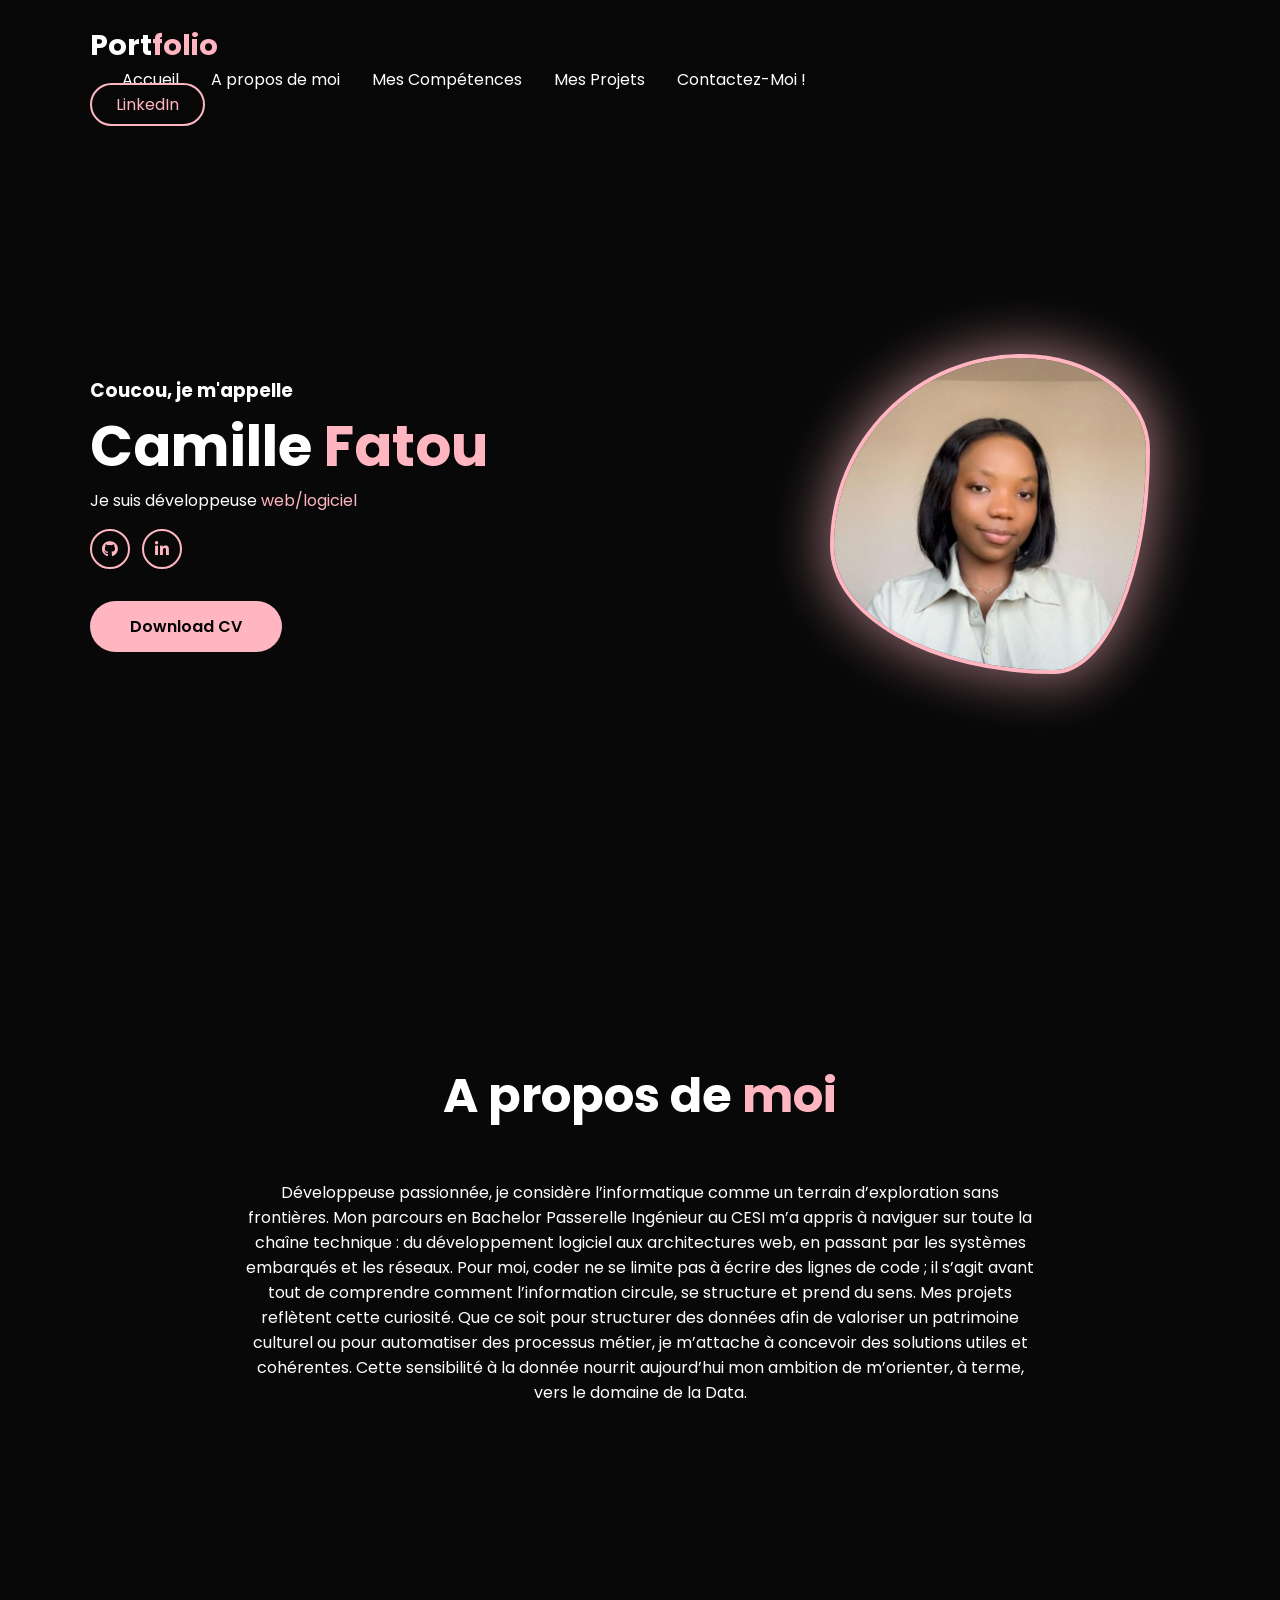
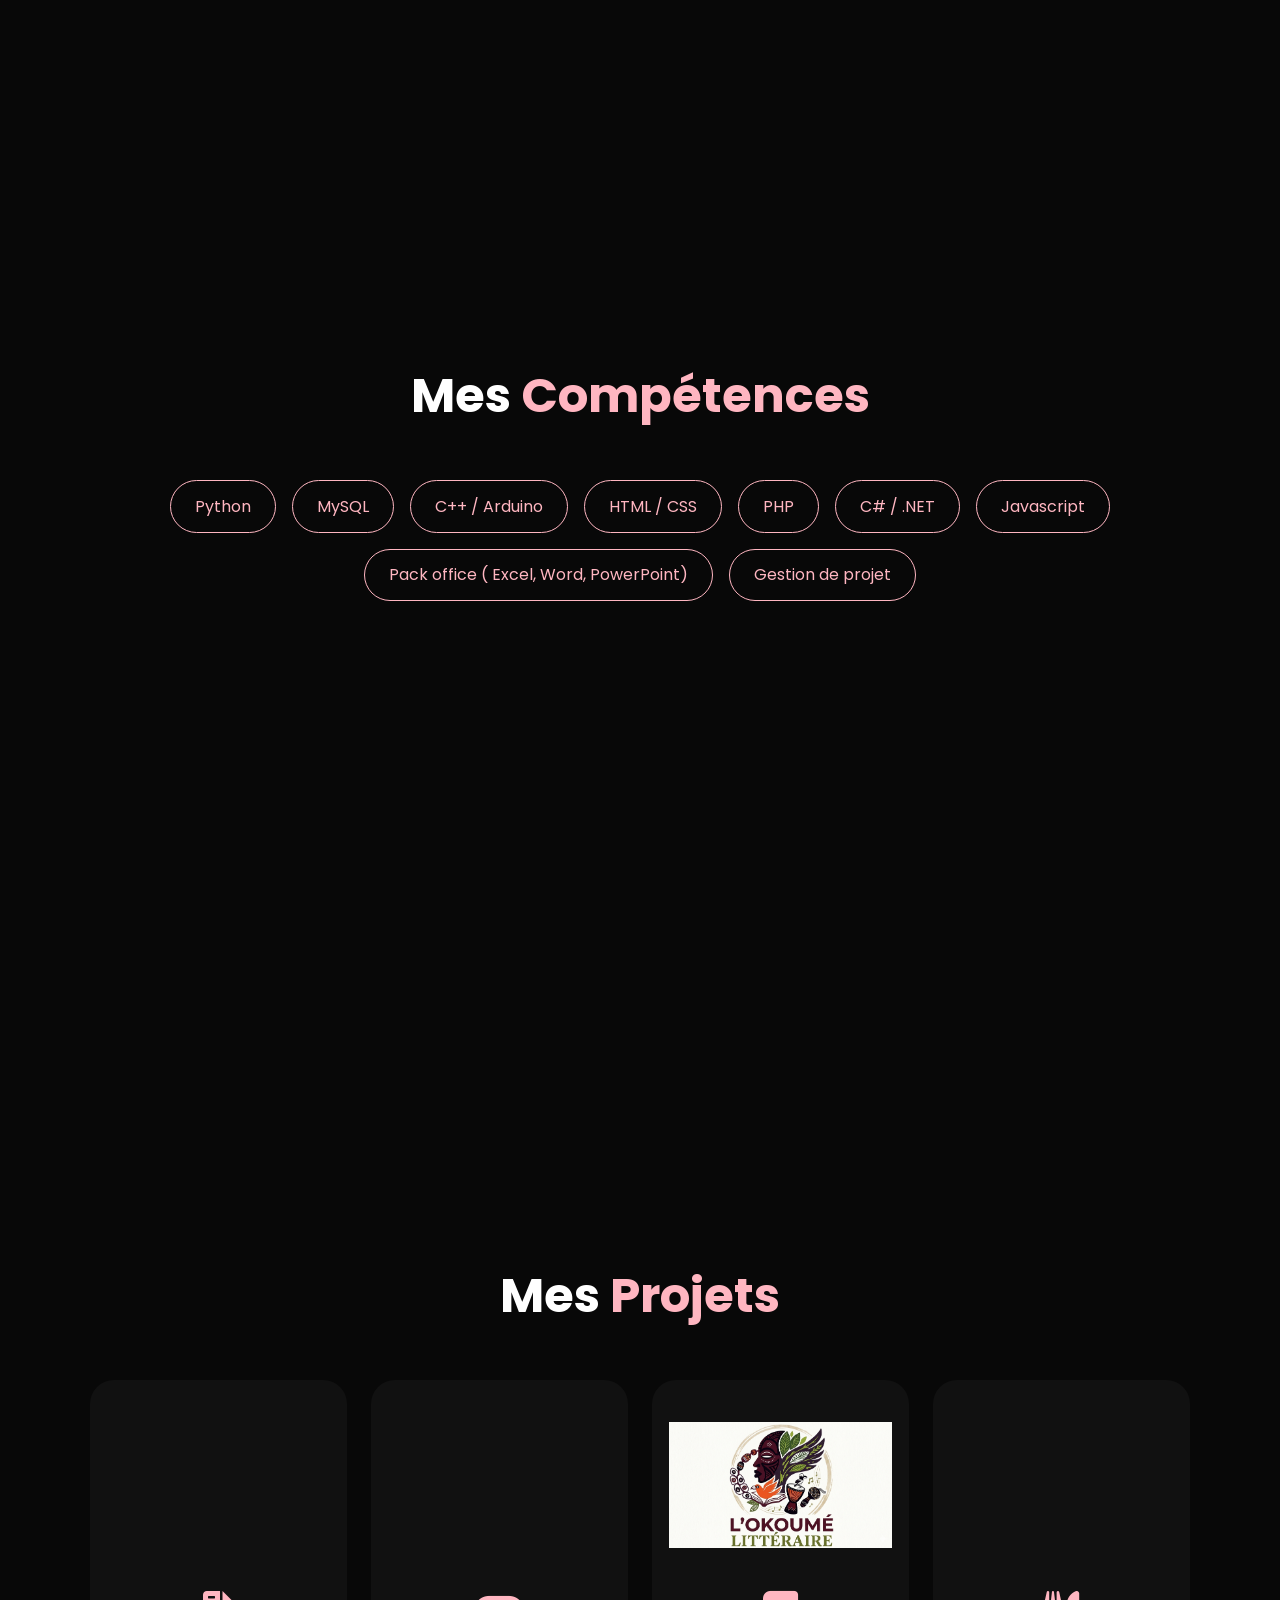
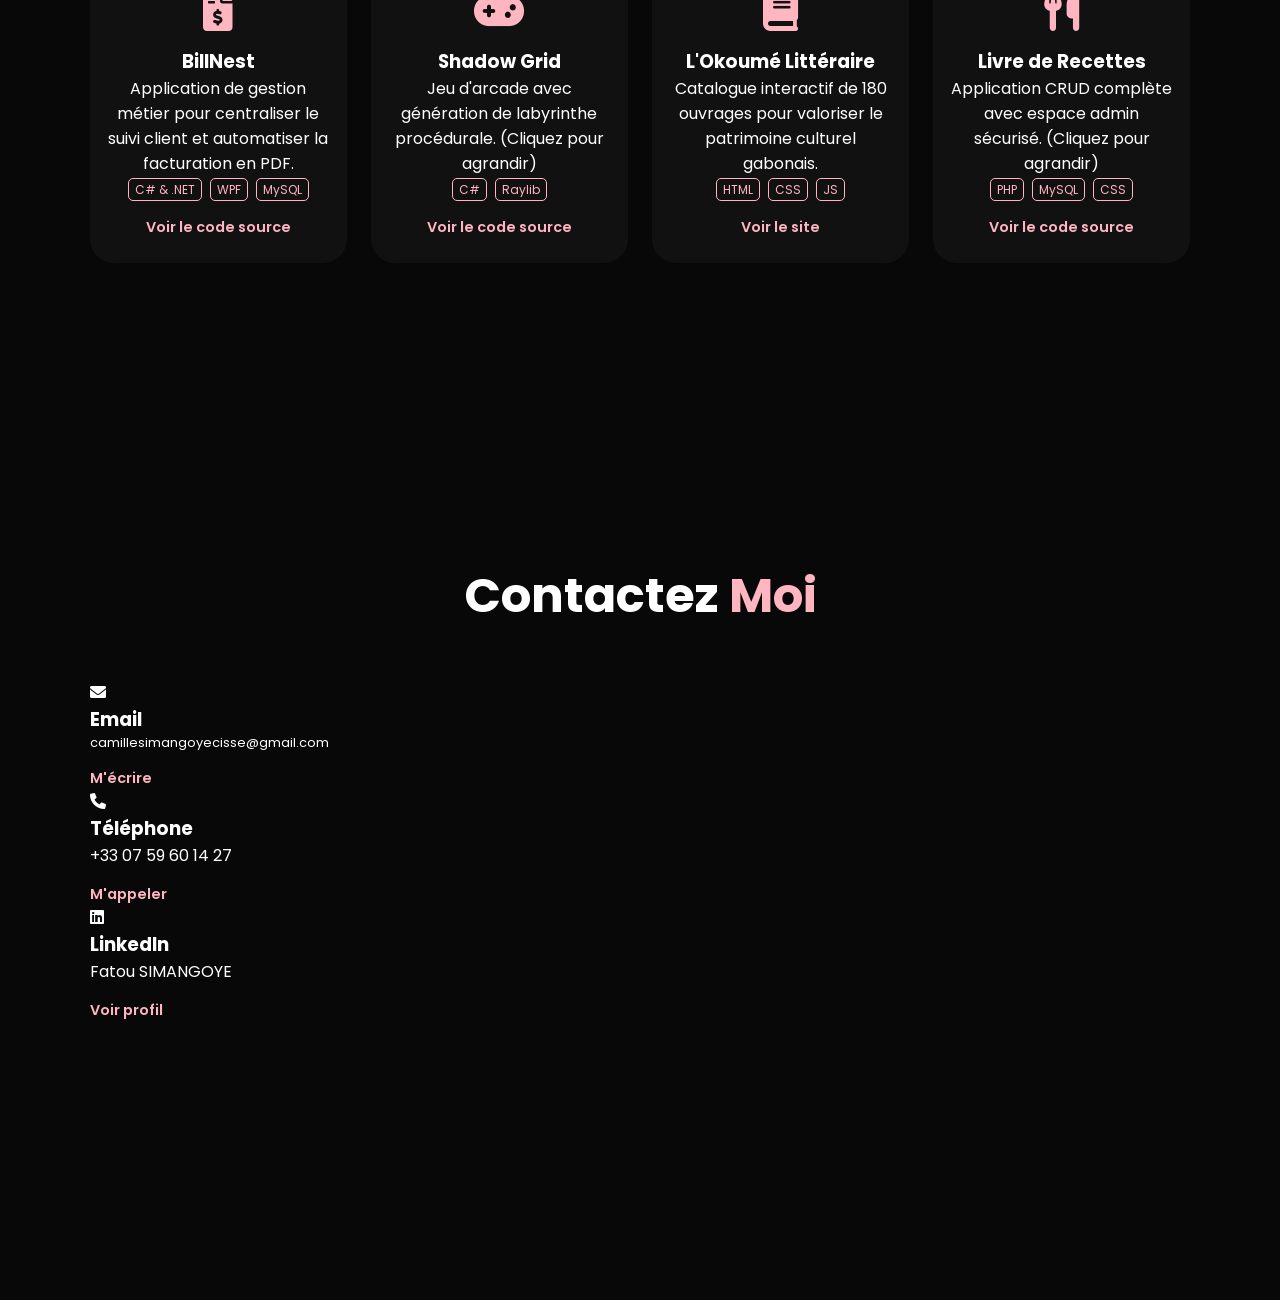
==== index.html @ aa0539b1 "Renommage en index.html pour GitHub Pages" ====
<!DOCTYPE html>
<html lang="fr">
<head>
    <meta charset="UTF-8">
    <meta name="viewport" content="width=device-width, initial-scale=1.0">
    <title>Camille Fatou | Portfolio</title>
    <link rel="stylesheet" href="style.css">
    <link href="https://fonts.googleapis.com/css2?family=Poppins:wght@300;400;600;700&display=swap" rel="stylesheet">
    <link rel="stylesheet" href="https://cdnjs.cloudflare.com/ajax/libs/font-awesome/6.0.0/css/all.min.css">
    <style>
        .clickable { cursor: pointer; }
    </style>
</head>
<body>

    <header>
        <nav class="navbar">
            <div class="logo">Port<span>folio</span></div>
            <ul class="nav-links">
                <li><a href="#home">Accueil</a></li>
                <li><a href="#about">A propos de moi</a></li>
                <li><a href="#skills">Mes Compétences</a></li>
                <li><a href="#projects">Mes Projets</a></li>
                <li><a href="#contact">Contactez-Moi !</a></li>
            </ul>
            <a href="https://www.linkedin.com/in/fatou-simangoye-40979734a" target="_blank" class="follow-btn">LinkedIn</a>
        </nav>
    </header>

    <section class="hero" id="home">
        <div class="hero-text">
            <h3>Coucou, je m'appelle</h3>
            <h1>Camille <span>Fatou</span></h1>
            <p>Je suis développeuse <span>web/logiciel</span></p>
            
            <div class="social-icons">
                <a href="https://github.com/FatouCamille" target="_blank"><i class="fa-brands fa-github"></i></a>
                <a href="https://www.linkedin.com/in/fatou-simangoye-40979734a" target="_blank"><i class="fa-brands fa-linkedin-in"></i></a>
            </div>

            <a href="sta.pdf" download="sta.pdf" class="btn">Download CV</a>
        </div>

        <div class="hero-img">
            <div class="shape"></div>
            <img src="camille.jpeg" alt="Camille Fatou">
        </div>
    </section>

    <section class="about" id="about">
        <h2 class="heading">A propos de <span>moi</span></h2>
        <div class="about-content" style="text-align: center; max-width: 800px; margin: 0 auto;">
            <p>Développeuse passionnée, je considère l’informatique comme un terrain d’exploration sans frontières.

Mon parcours en Bachelor Passerelle Ingénieur au CESI m’a appris à naviguer sur toute la chaîne technique : du développement logiciel aux architectures web, en passant par les systèmes embarqués et les réseaux. Pour moi, coder ne se limite pas à écrire des lignes de code ; il s’agit avant tout de comprendre comment l’information circule, se structure et prend du sens.

Mes projets reflètent cette curiosité. Que ce soit pour structurer des données afin de valoriser un patrimoine culturel ou pour automatiser des processus métier, je m’attache à concevoir des solutions utiles et cohérentes. Cette sensibilité à la donnée nourrit aujourd’hui mon ambition de m’orienter, à terme, vers le domaine de la Data.</p>
        </div>
    </section>

    <section class="skills" id="skills">
        <h2 class="heading">Mes <span>Compétences</span></h2>
        <div class="skills-container">
            <div class="skill-badge">Python</div>
            <div class="skill-badge">MySQL</div>
            <div class="skill-badge">C++ / Arduino</div>
            <div class="skill-badge">HTML / CSS</div>
            <div class="skill-badge">PHP</div>
            <div class="skill-badge">C# / .NET</div>
            <div class="skill-badge">Javascript</div>
            <div class="skill-badge">Pack office ( Excel, Word, PowerPoint)</div>
            <div class="skill-badge">Gestion de projet</div>
        </div>
    </section>
    
    <section class="projects" id="projects">
        <h2 class="heading">Mes <span>Projets</span></h2>
        <div class="projects-container">
            
            <div class="project-box clickable" onclick="openVideo('demo_billnest.mp4')">
                <video src="demo_billnest.mp4" autoplay loop muted class="project-img"></video>
                <i class="fa-solid fa-file-invoice-dollar"></i>
                <h3>BillNest</h3>
                <p>Application de gestion métier pour centraliser le suivi client et automatiser la facturation en PDF.</p>
                <div class="tech-stack"><span>C# & .NET</span> <span>WPF</span> <span>MySQL</span></div>
                <div style="margin-top: 15px;">
                    <a href="https://github.com/FatouCamille/Projet-BillNest" target="_blank" class="details-link" onclick="event.stopPropagation();">Voir le code source</a>
                </div>
            </div> <div class="project-box clickable" onclick="openVideo('jeu.mp4')">
                <video src="jeu.mp4" autoplay loop muted class="project-img"></video>
                <i class="fa-solid fa-gamepad"></i>
                <h3>Shadow Grid</h3>
                <p>Jeu d'arcade avec génération de labyrinthe procédurale. <span>(Cliquez pour agrandir)</span></p>
                <div class="tech-stack"><span>C#</span> <span>Raylib</span></div>
                <div style="margin-top: 15px;">
                    <a href="https://github.com/FatouCamille/Projet-ShadowGrid" target="_blank" class="details-link" onclick="event.stopPropagation();">Voir le code source</a>
                    
                </div>
            </div>

            <div class="project-box">
                <img src="okoumé.png" alt="L'Okoumé Littéraire" class="project-img">
                <i class="fa-solid fa-book"></i>
                <h3>L'Okoumé Littéraire</h3>
                <p>Catalogue interactif de 180 ouvrages pour valoriser le patrimoine culturel gabonais.</p>
                <div class="tech-stack"><span>HTML</span> <span>CSS</span> <span>JS</span></div>
                <div style="margin-top: 15px;">
                    <a href="https://fatoucamille.github.io/Okoume-litteraire/" target="_blank" class="details-link">Voir le site</a>
                </div>
            </div>

            <div class="project-box clickable" onclick="openVideo('demo_crud.mp4')">
                <video src="demo_crud.mp4" autoplay loop muted class="project-img"></video>
                <i class="fa-solid fa-utensils"></i>
                <h3>Livre de Recettes</h3>
                <p>Application CRUD complète avec espace admin sécurisé. <span>(Cliquez pour agrandir)</span></p>
                <div class="tech-stack"><span>PHP</span> <span>MySQL</span> <span>CSS</span></div>
                <div style="margin-top: 15px;">
                    <a href="https://github.com/FatouCamille/Livre-de-Recettes-PHP" target="_blank" class="details-link">Voir le code source</a>
                </div>
            </div>

        </div>
    </section>

    <section class="contact" id="contact">
        <h2 class="heading">Contactez <span>Moi</span></h2>
        <div class="contact-container">
            <div class="contact-box">
                <i class="fa-solid fa-envelope"></i>
                <h3>Email</h3>
                <p style="font-size: 0.8rem;">camillesimangoyecisse@gmail.com</p>
                <a href="mailto:camillesimangoyecisse@gmail.com" class="details-link">M'écrire</a>
            </div>
            <div class="contact-box">
                <i class="fa-solid fa-phone"></i>
                <h3>Téléphone</h3>
                <p>+33 07 59 60 14 27</p>
                <a href="tel:+330759601427" class="details-link">M'appeler</a>
            </div>
            <div class="contact-box">
                <i class="fa-brands fa-linkedin"></i>
                <h3>LinkedIn</h3>
                <p>Fatou SIMANGOYE</p>
                <a href="https://www.linkedin.com/in/fatou-simangoye-40979734a" target="_blank" class="details-link">Voir profil</a>
            </div>
        </div>
    </section>

    <div id="videoModal" class="modal">
        <span class="close-modal">&times;</span>
        <div class="modal-content">
            <video id="projectVideo" controls>
                <source src="" type="video/mp4">
            </video>
        </div>
    </div>

    <script>
        const modal = document.getElementById("videoModal");
        const video = document.getElementById("projectVideo");
        const closeBtn = document.querySelector(".close-modal");

        function openVideo(videoSrc) {
            video.src = videoSrc;
            modal.style.display = "block";
            video.play();
        }

        closeBtn.onclick = function() {
            modal.style.display = "none";
            video.pause();
        }

        window.onclick = function(event) {
            if (event.target == modal) {
                modal.style.display = "none";
                video.pause();
            }
        }
    </script>

</body>
</html>
---- style.css ----
@import url('https://fonts.googleapis.com/css2?family=Poppins:wght@300;400;600;700&display=swap');

:root {
    --bg-color: #080808;
    --main-color: #FFB6C1; /* Rose */
    --text-color: #ffffff;
}

* { margin: 0; padding: 0; box-sizing: border-box; font-family: 'Poppins', sans-serif; text-decoration: none; list-style: none; }
html { scroll-behavior: smooth; }
body { background: var(--bg-color); color: var(--text-color); overflow-x: hidden; }

/* NAVBAR */
header {
    position: fixed; top: 0; width: 100%; padding: 1.5rem 7%;
    background: rgba(8, 8, 8, 0.9); display: flex;
    justify-content: space-between; align-items: center; z-index: 1000;
}
.logo { font-size: 1.8rem; font-weight: 700; color: #fff; }
.logo span { color: var(--main-color); }
.nav-links { display: flex; }
.nav-links a { color: #fff; margin-left: 2rem; transition: 0.3s; }
.nav-links a:hover { color: var(--main-color); }
.follow-btn { padding: 0.5rem 1.5rem; border: 2px solid var(--main-color); border-radius: 30px; color: var(--main-color); transition: 0.3s; }
.follow-btn:hover { background: var(--main-color); color: #000; }

/* SECTIONS GÉNÉRAL */
section { min-height: 100vh; padding: 10rem 7% 2rem; }
.heading { text-align: center; font-size: 3rem; margin-bottom: 3rem; }
.heading span { color: var(--main-color); }

/* HERO SECTION */
.hero { display: flex; align-items: center; justify-content: space-between; gap: 2rem; }
.hero-text h1 { font-size: 3.5rem; line-height: 1.2; margin: 0.5rem 0; }
.hero-text span { color: var(--main-color); }
.social-icons a {
    display: inline-flex; width: 40px; height: 40px; border: 2px solid var(--main-color);
    border-radius: 50%; color: var(--main-color); justify-content: center; align-items: center;
    margin: 1rem 0.5rem 2rem 0; transition: 0.3s;
}
.social-icons a:hover { background: var(--main-color); color: #000; box-shadow: 0 0 15px var(--main-color); }
.btn { padding: 0.8rem 2.5rem; background: var(--main-color); color: #000; border-radius: 30px; font-weight: 600; display: inline-block; }

/* --- FORME "BLOB" POUR L'IMAGE HERO --- */
.hero-img {
    position: relative;
    width: 400px;
    height: 400px;
    display: flex;
    justify-content: center;
    align-items: center;
}

.hero-img img {
    width: 80%;
    height: 80%;
    object-fit: cover;
    z-index: 5;
    border-radius: 60% 40% 30% 70% / 60% 30% 70% 40%;
    border: 4px solid var(--main-color);
    animation: morphing 6s ease-in-out infinite;
}

.shape {
    position: absolute;
    width: 85%;
    height: 85%;
    background: var(--main-color);
    z-index: 1;
    filter: blur(25px);
    opacity: 0.5;
    border-radius: 60% 40% 30% 70% / 60% 30% 70% 40%;
    animation: morphing 6s ease-in-out infinite;
}

@keyframes morphing {
    0%, 100% { border-radius: 60% 40% 30% 70% / 60% 30% 70% 40%; }
    50% { border-radius: 30% 60% 70% 40% / 50% 60% 30% 60%; }
}

/* SKILLS & PROJECTS */
.skills-container { display: flex; flex-wrap: wrap; justify-content: center; gap: 1rem; }
.skill-badge { padding: 0.8rem 1.5rem; border: 1px solid var(--main-color); border-radius: 30px; color: var(--main-color); }

/* MISE À JOUR : Force l'alignement sur une seule ligne (4 colonnes) */
.projects-container { 
    display: grid; 
    grid-template-columns: repeat(4, 1fr); 
    gap: 1.5rem; 
    width: 100%;
}

.project-box { 
    background: #111; 
    padding: 1.5rem 1rem; /* Réduit pour que les 4 boîtes tiennent mieux */
    border-radius: 1.5rem; 
    text-align: center; 
    transition: 0.3s; 
    border: 1px solid transparent; 
    overflow: hidden; 
    position: relative; 
}

.project-box:hover { border-color: var(--main-color); transform: translateY(-10px); }
.project-box i { font-size: 2.5rem; color: var(--main-color); margin-bottom: 1rem; }

/* AJUSTEMENT DES IMAGES DANS LES PROJETS */
.project-box img, .project-box video.project-img {
    width: 100%;
    height: 160px; /* Légèrement réduit pour l'équilibre visuel */
    object-fit: contain;
    margin-bottom: 1.2rem;
    border-radius: 10px;
}

.tech-stack span { font-size: 0.75rem; border: 1px solid var(--main-color); padding: 2px 6px; margin: 0 2px; border-radius: 5px; color: var(--main-color); }
.details-link { color: var(--main-color); display: block; margin-top: 1rem; font-weight: 600; cursor: pointer; font-size: 0.9rem; }

/* MODAL VIDEO */
.modal {
    display: none;
    position: fixed;
    z-index: 2000;
    left: 0; top: 0;
    width: 100%; height: 100%;
    background-color: rgba(0, 0, 0, 0.95);
}

.modal-content {
    position: absolute;
    top: 50%; left: 50%;
    transform: translate(-50%, -50%);
    width: 90%;
    max-width: 1000px;
}

.modal-content video {
    width: 100%;
    border-radius: 15px;
    border: 2px solid var(--main-color);
    box-shadow: 0 0 20px var(--main-color);
}

.close-modal {
    position: absolute;
    top: 30px; right: 30px;
    color: var(--main-color);
    font-size: 50px;
    font-weight: bold;
    cursor: pointer;
    transition: 0.3s;
}

.close-modal:hover { color: #fff; transform: scale(1.2); }

/* ANIMATION CHARGEMENT */
.loader-line { width: 100%; height: 3px; background: #222; margin-top: 15px; position: relative; overflow: hidden; }
.loader-line::after { content: ""; position: absolute; left: -100%; width: 100%; height: 100%; background: var(--main-color); animation: load 2s infinite; }
@keyframes load { 100% { left: 100%; } }

/* RESPONSIVE : Pour les petits écrans, on repasse sur 1 ou 2 colonnes */
@media (max-width: 1100px) {
    .projects-container { grid-template-columns: repeat(2, 1fr); }
}
@media (max-width: 768px) {
    .projects-container { grid-template-columns: 1fr; }
}
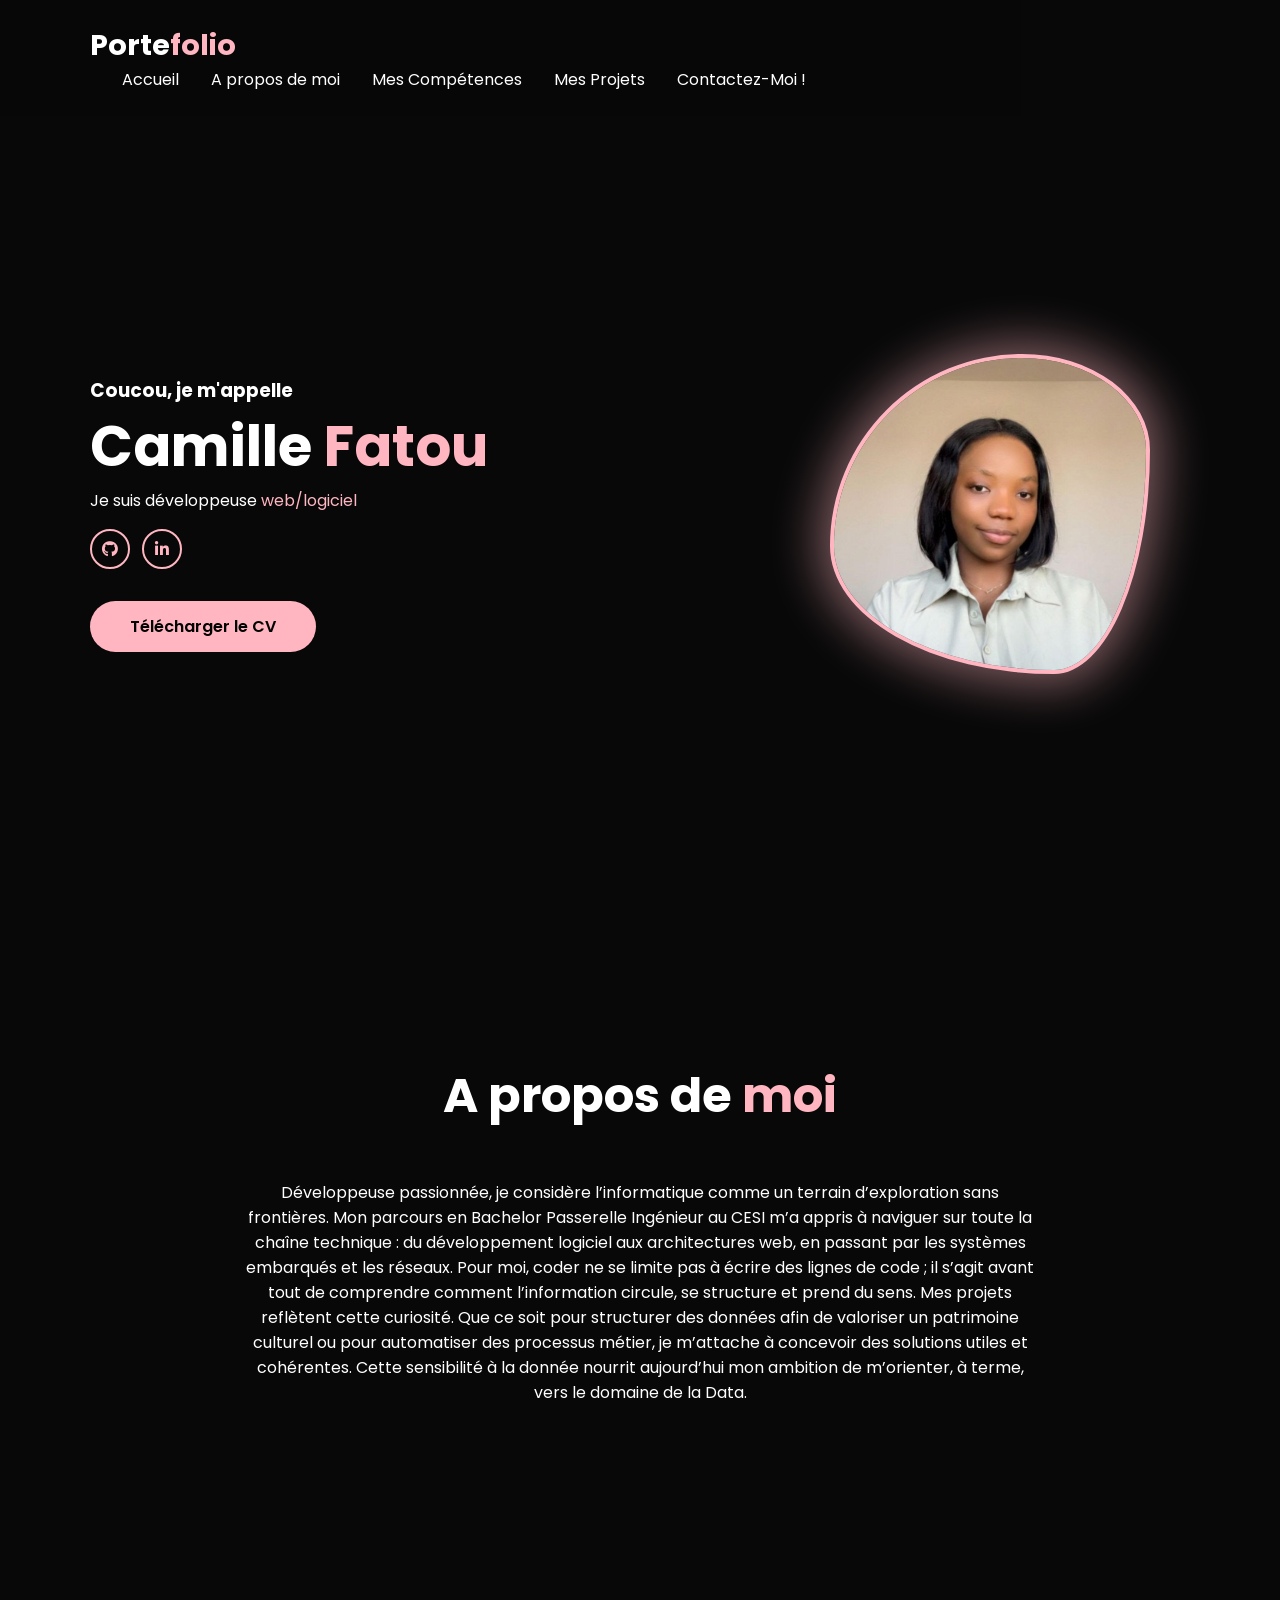
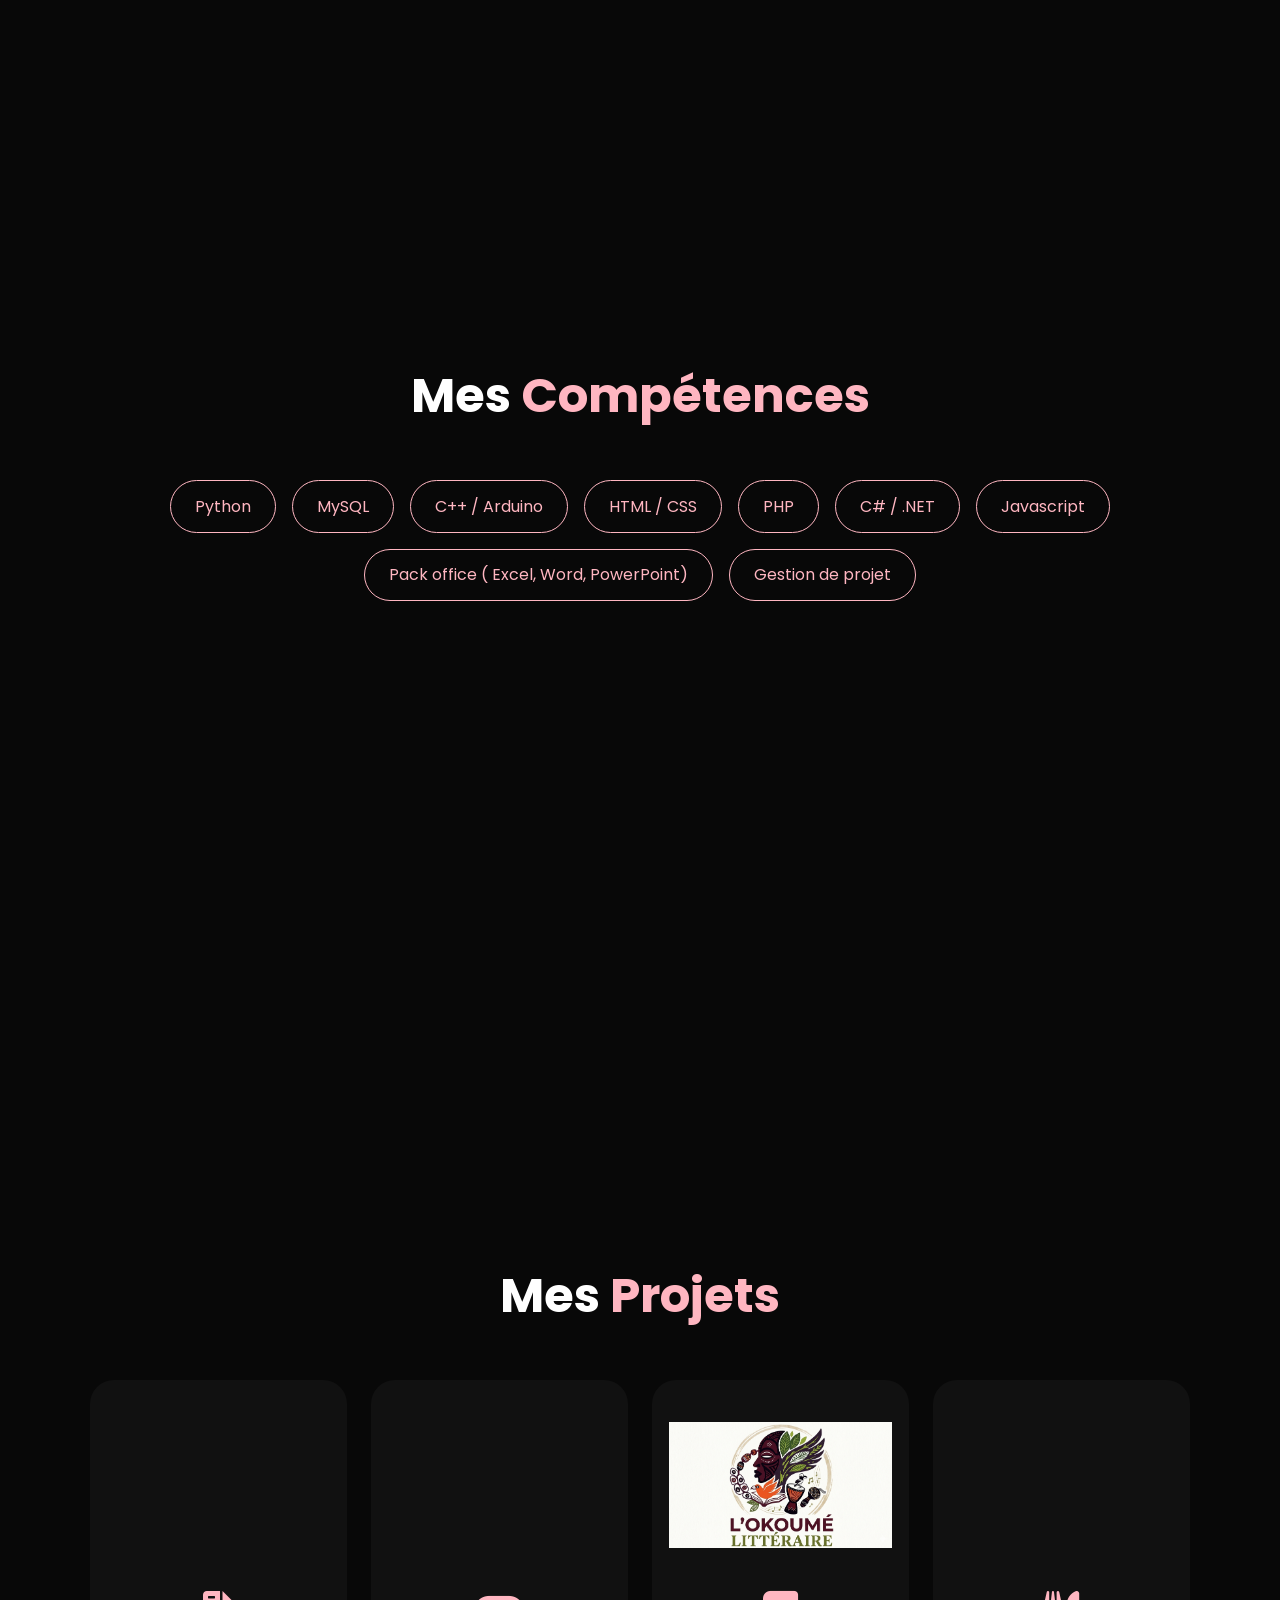
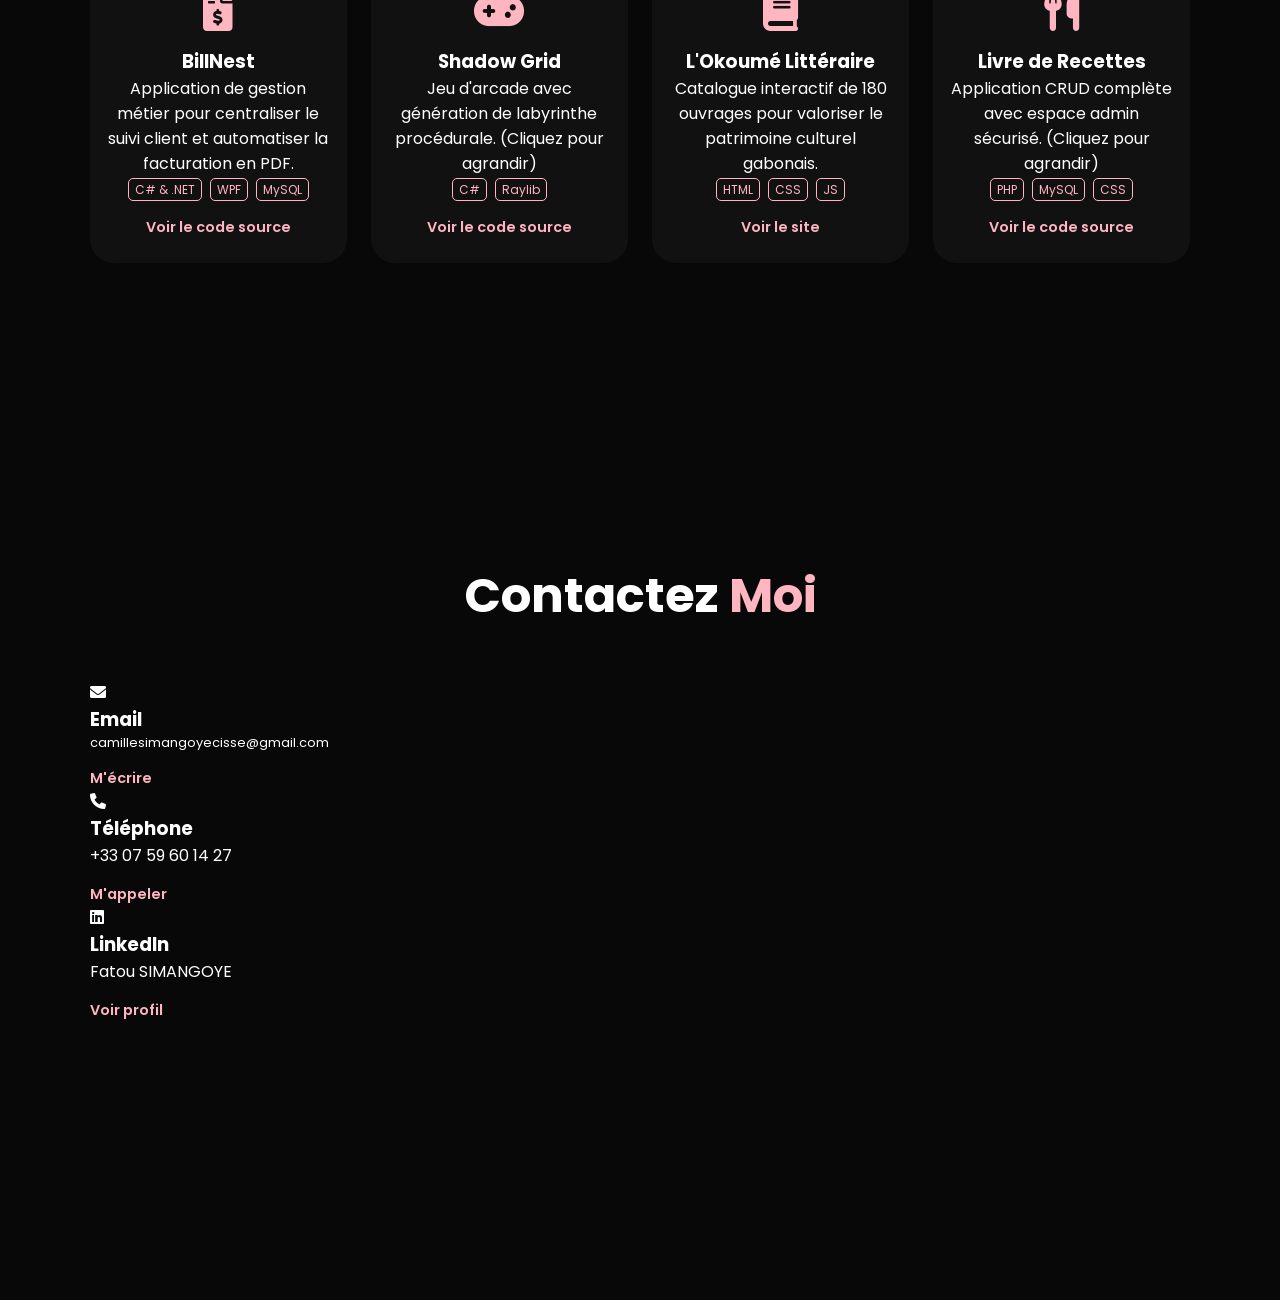
==== commit 6a4181eb: "Update index.html" ====
--- a/index.html
+++ b/index.html
@@ -15,16 +15,13 @@
 
     <header>
         <nav class="navbar">
-            <div class="logo">Port<span>folio</span></div>
+            <div class="logo">Porte<span>folio</span></div>
             <ul class="nav-links">
                 <li><a href="#home">Accueil</a></li>
                 <li><a href="#about">A propos de moi</a></li>
                 <li><a href="#skills">Mes Compétences</a></li>
                 <li><a href="#projects">Mes Projets</a></li>
                 <li><a href="#contact">Contactez-Moi !</a></li>
-            </ul>
-            <a href="https://www.linkedin.com/in/fatou-simangoye-40979734a" target="_blank" class="follow-btn">LinkedIn</a>
-        </nav>
     </header>
 
     <section class="hero" id="home">
@@ -38,7 +35,7 @@
                 <a href="https://www.linkedin.com/in/fatou-simangoye-40979734a" target="_blank"><i class="fa-brands fa-linkedin-in"></i></a>
             </div>
 
-            <a href="sta.pdf" download="sta.pdf" class="btn">Download CV</a>
+            <a href="sta.pdf" download="sta.pdf" class="btn">Télécharger le CV</a>
         </div>
 
         <div class="hero-img">
@@ -181,4 +178,4 @@
     </script>
 
 </body>
-</html>+</html>
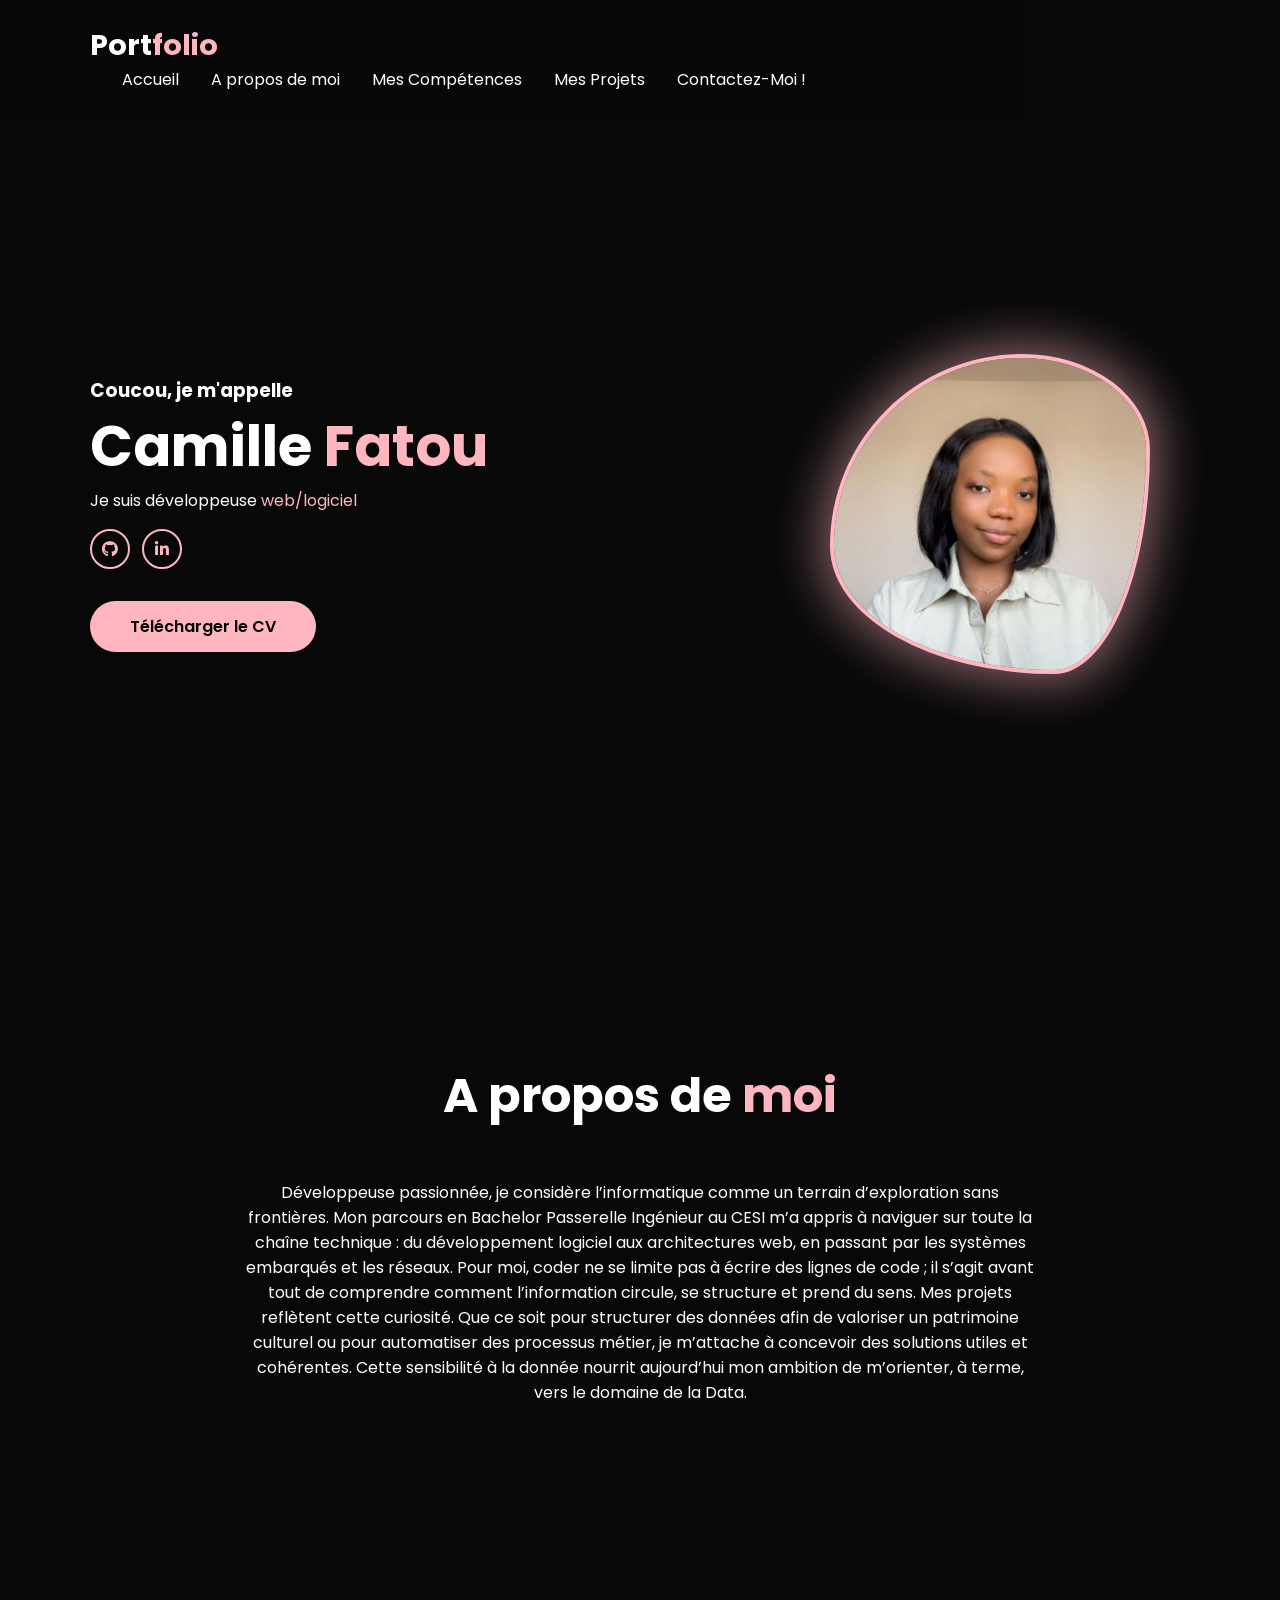
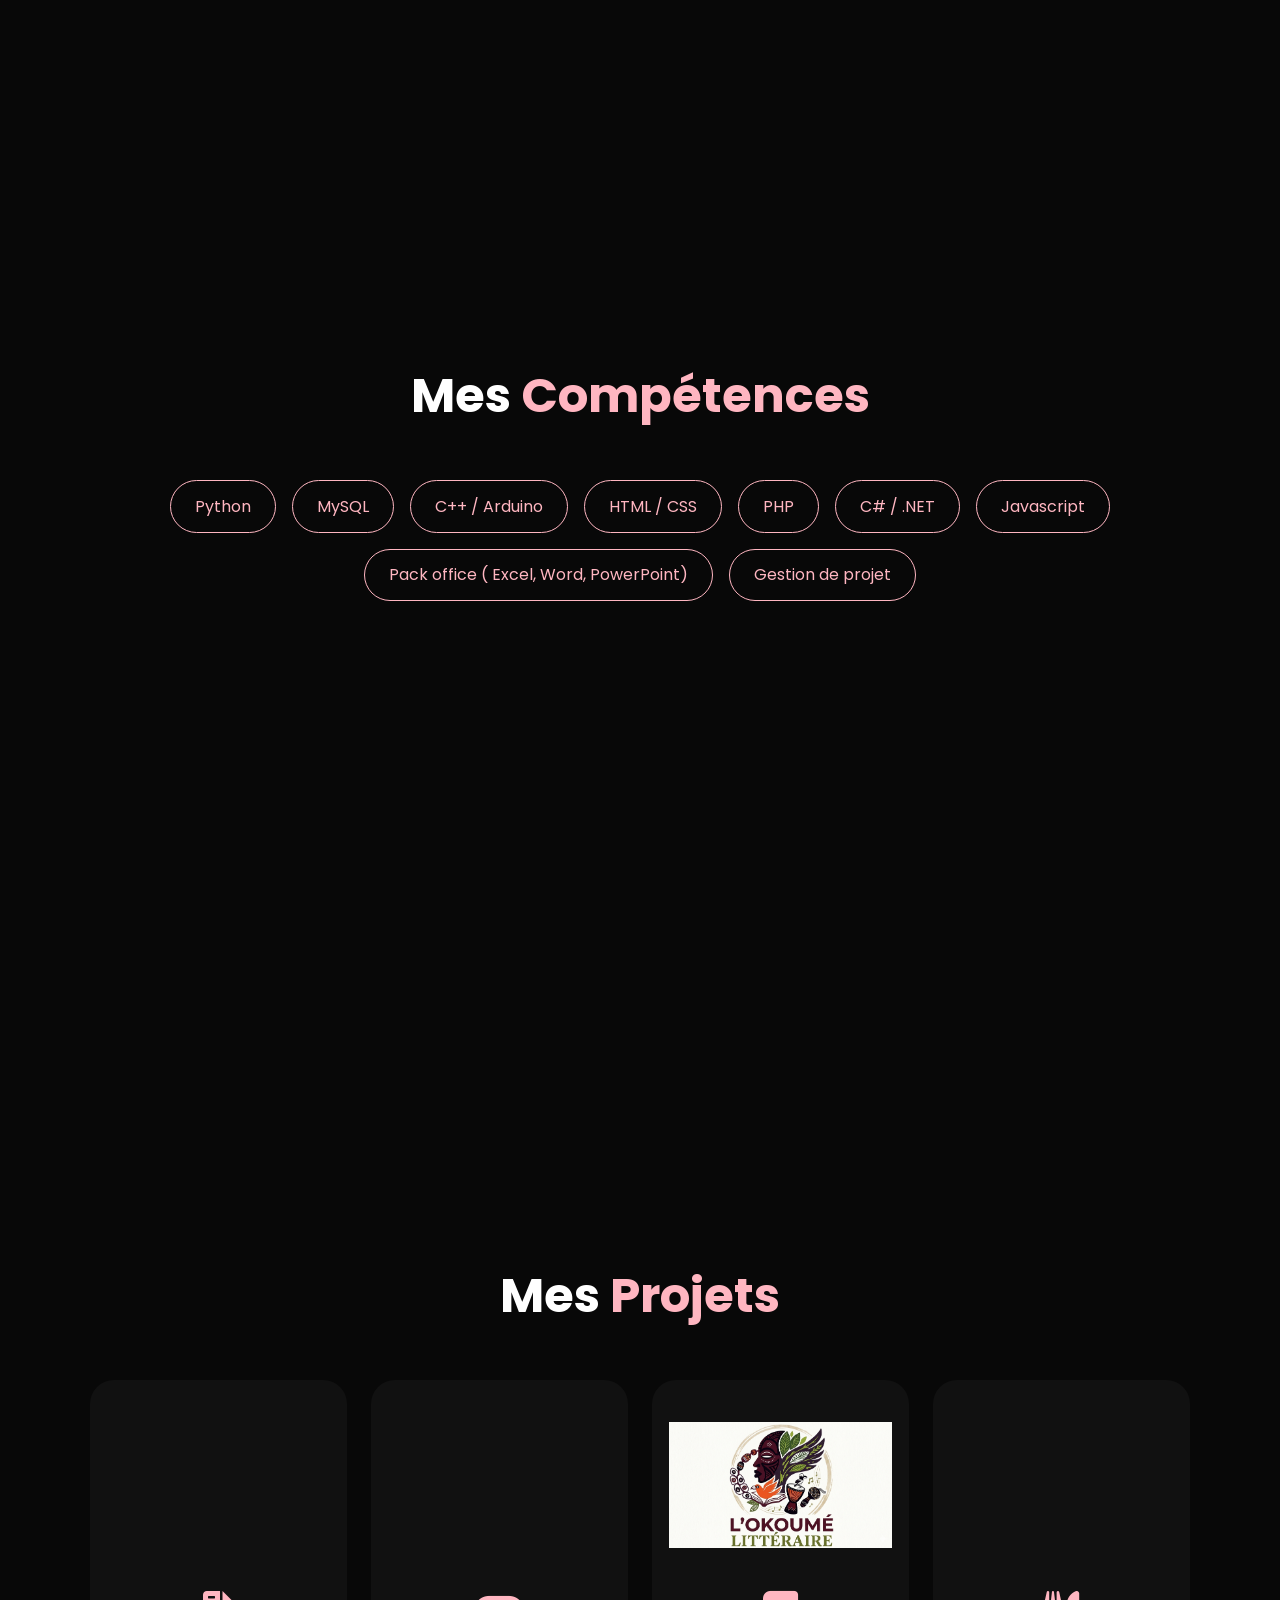
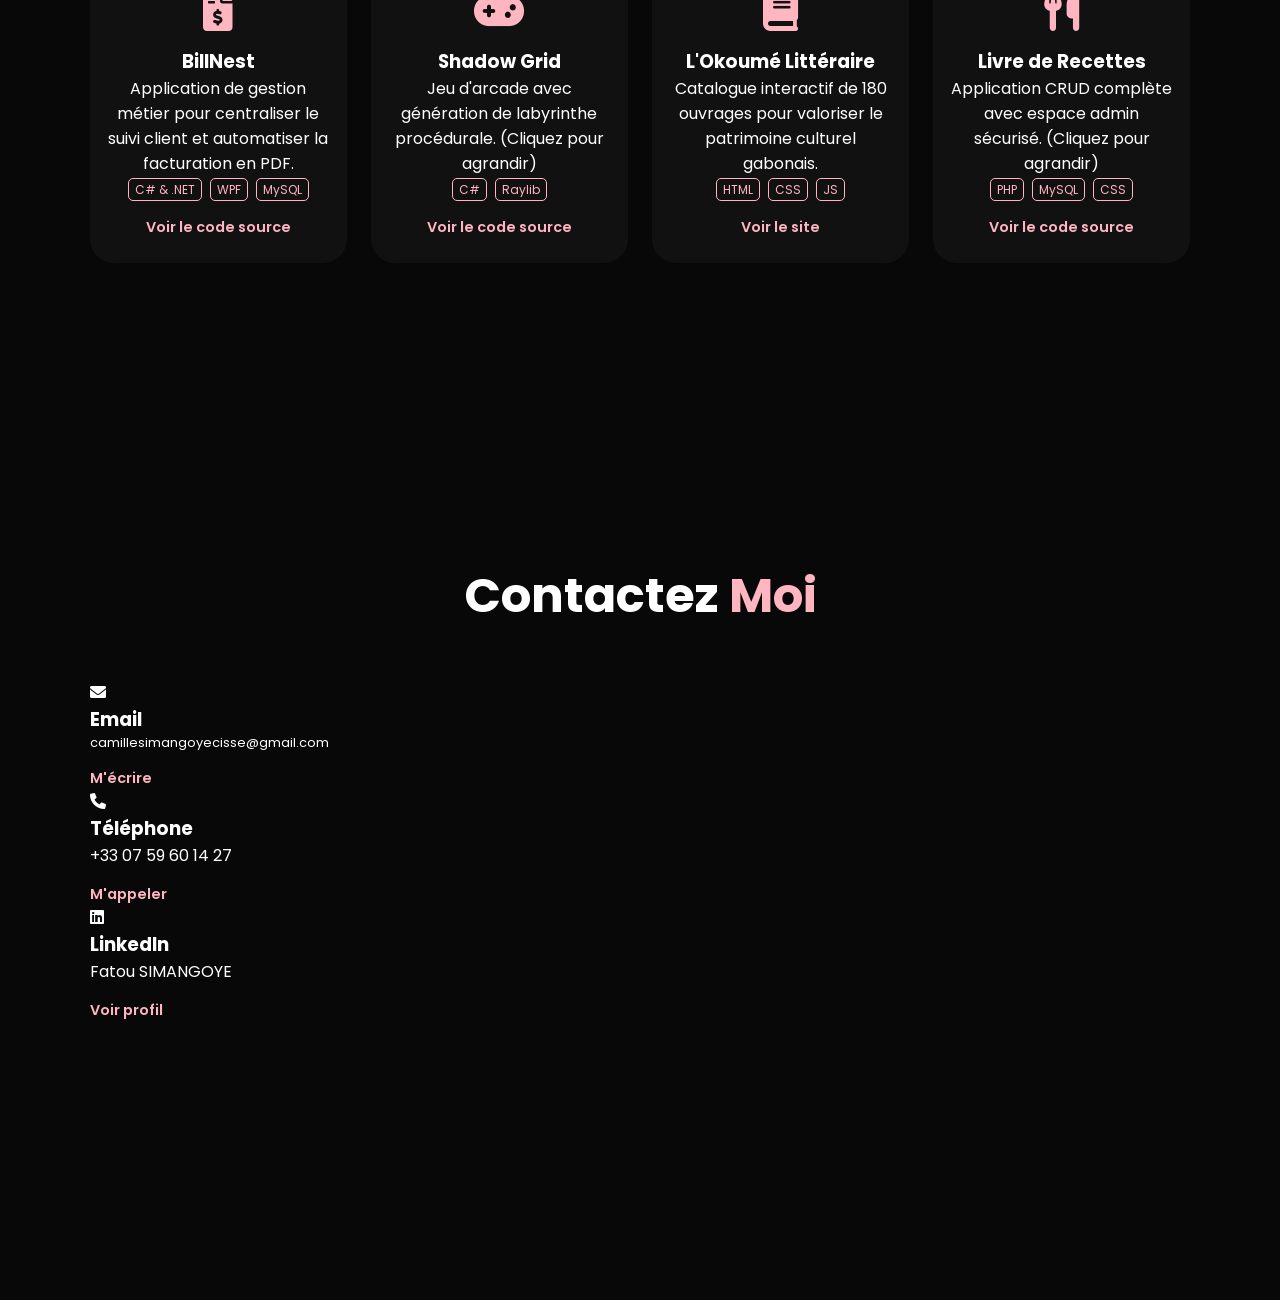
==== commit 2c935a75: "Update index.html" ====
--- a/index.html
+++ b/index.html
@@ -15,7 +15,7 @@
 
     <header>
         <nav class="navbar">
-            <div class="logo">Porte<span>folio</span></div>
+            <div class="logo">Port<span>folio</span></div>
             <ul class="nav-links">
                 <li><a href="#home">Accueil</a></li>
                 <li><a href="#about">A propos de moi</a></li>
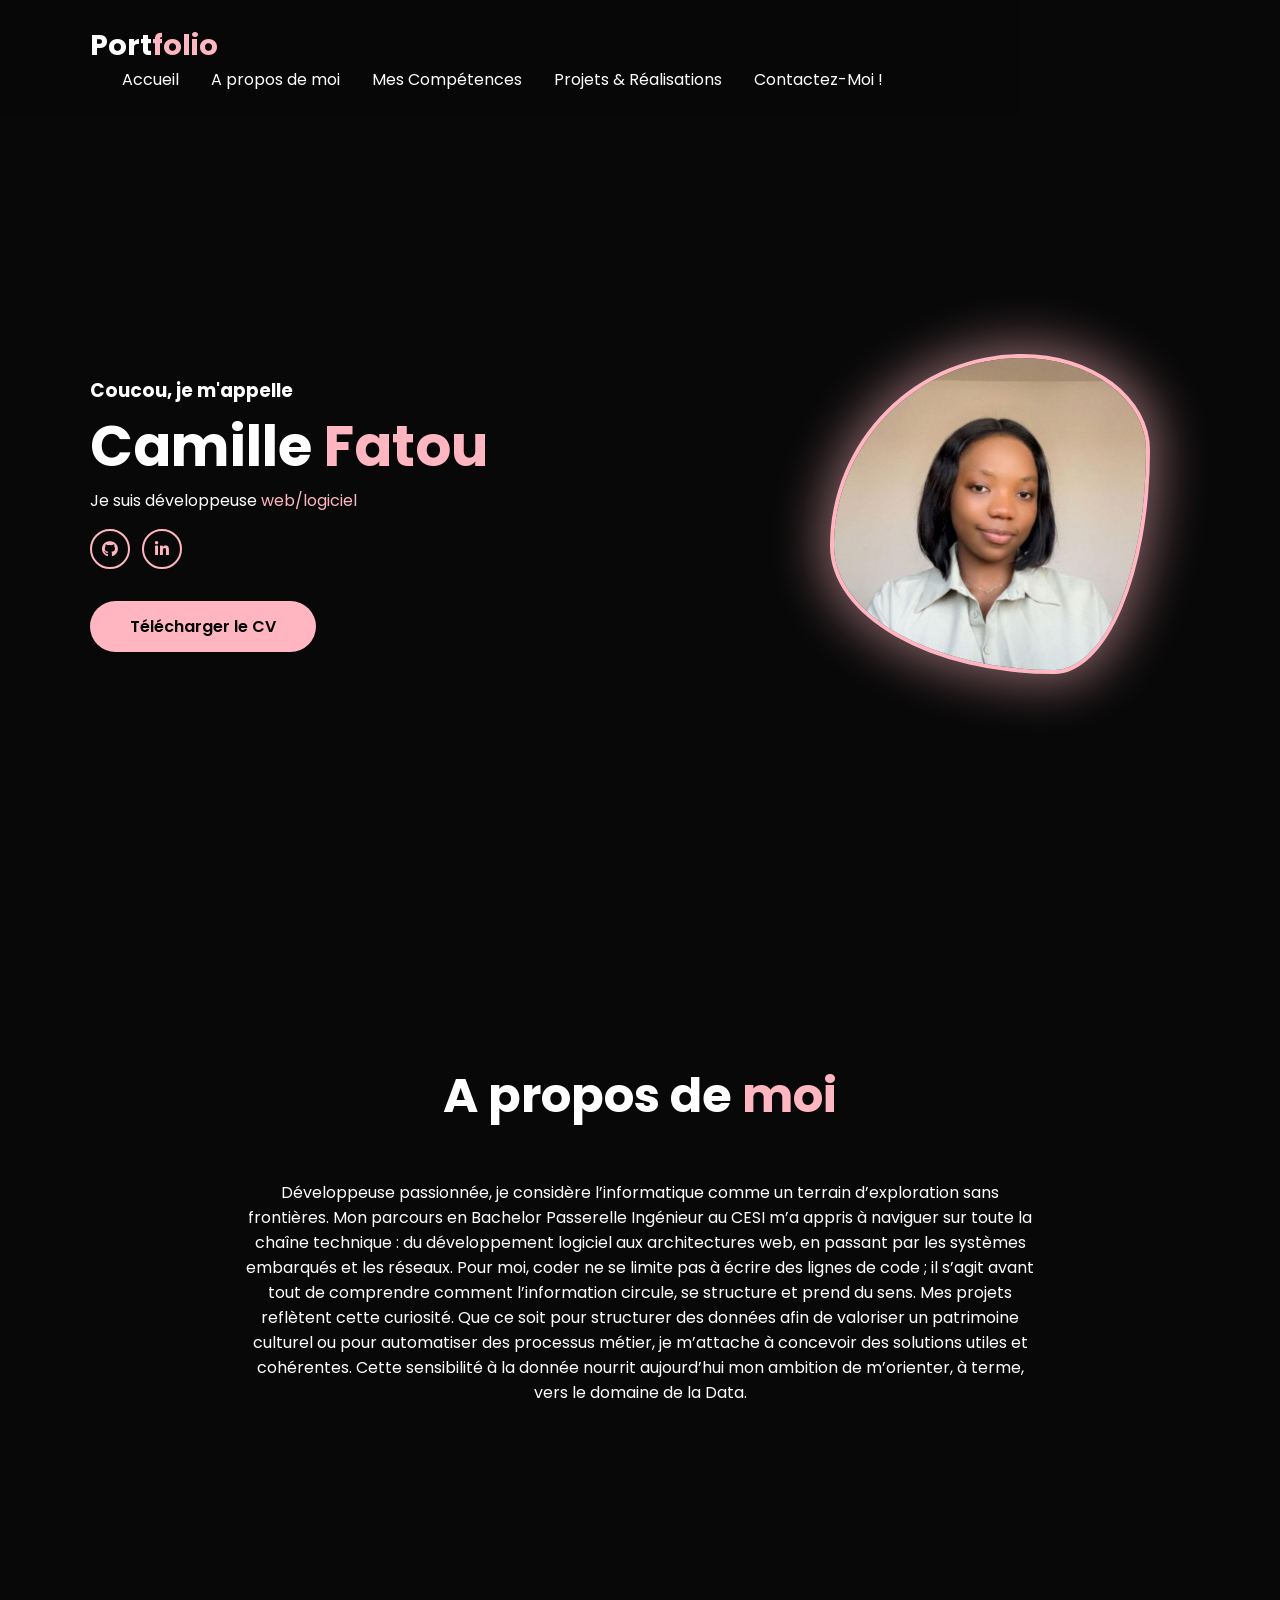
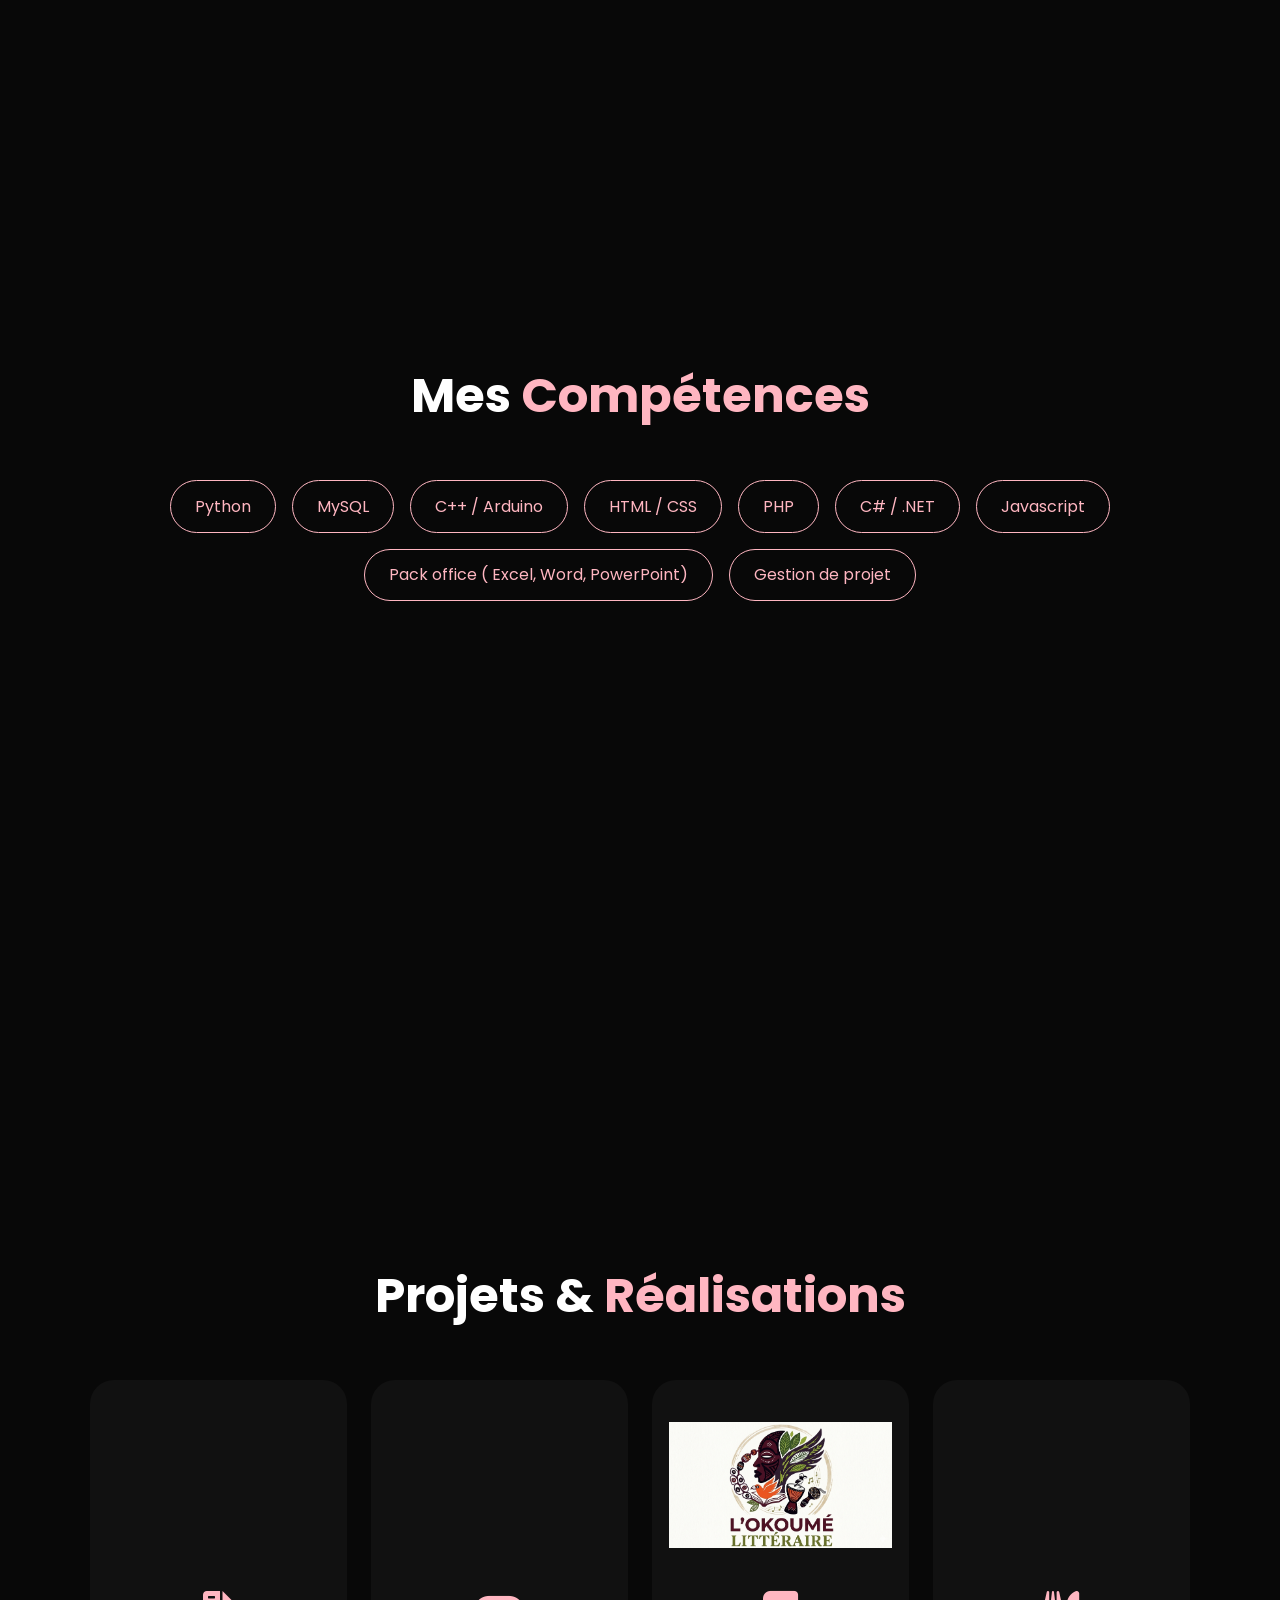
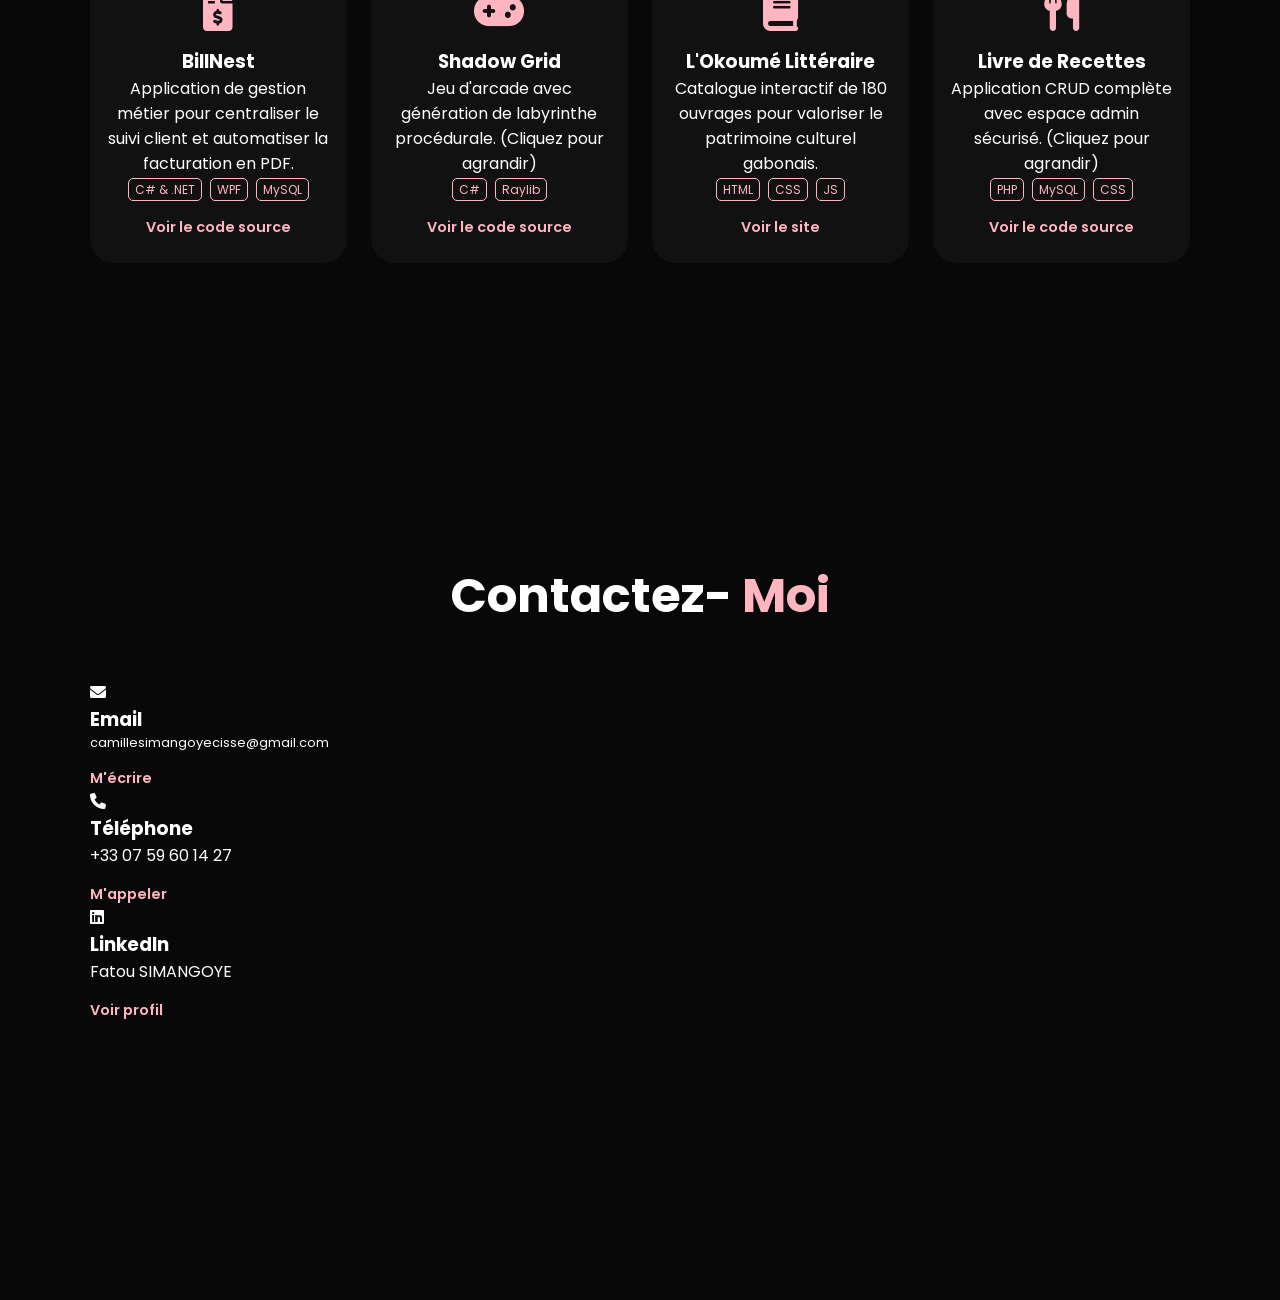
==== commit d7b15790: "Update index.html" ====
--- a/index.html
+++ b/index.html
@@ -20,7 +20,7 @@
                 <li><a href="#home">Accueil</a></li>
                 <li><a href="#about">A propos de moi</a></li>
                 <li><a href="#skills">Mes Compétences</a></li>
-                <li><a href="#projects">Mes Projets</a></li>
+                <li><a href="#projects">Projets & Réalisations</a></li>
                 <li><a href="#contact">Contactez-Moi !</a></li>
     </header>
 
@@ -71,7 +71,7 @@
     </section>
     
     <section class="projects" id="projects">
-        <h2 class="heading">Mes <span>Projets</span></h2>
+        <h2 class="heading">Projets & <span>Réalisations</span></h2>
         <div class="projects-container">
             
             <div class="project-box clickable" onclick="openVideo('demo_billnest.mp4')">
@@ -121,7 +121,7 @@
     </section>
 
     <section class="contact" id="contact">
-        <h2 class="heading">Contactez <span>Moi</span></h2>
+        <h2 class="heading">Contactez- <span>Moi</span></h2>
         <div class="contact-container">
             <div class="contact-box">
                 <i class="fa-solid fa-envelope"></i>
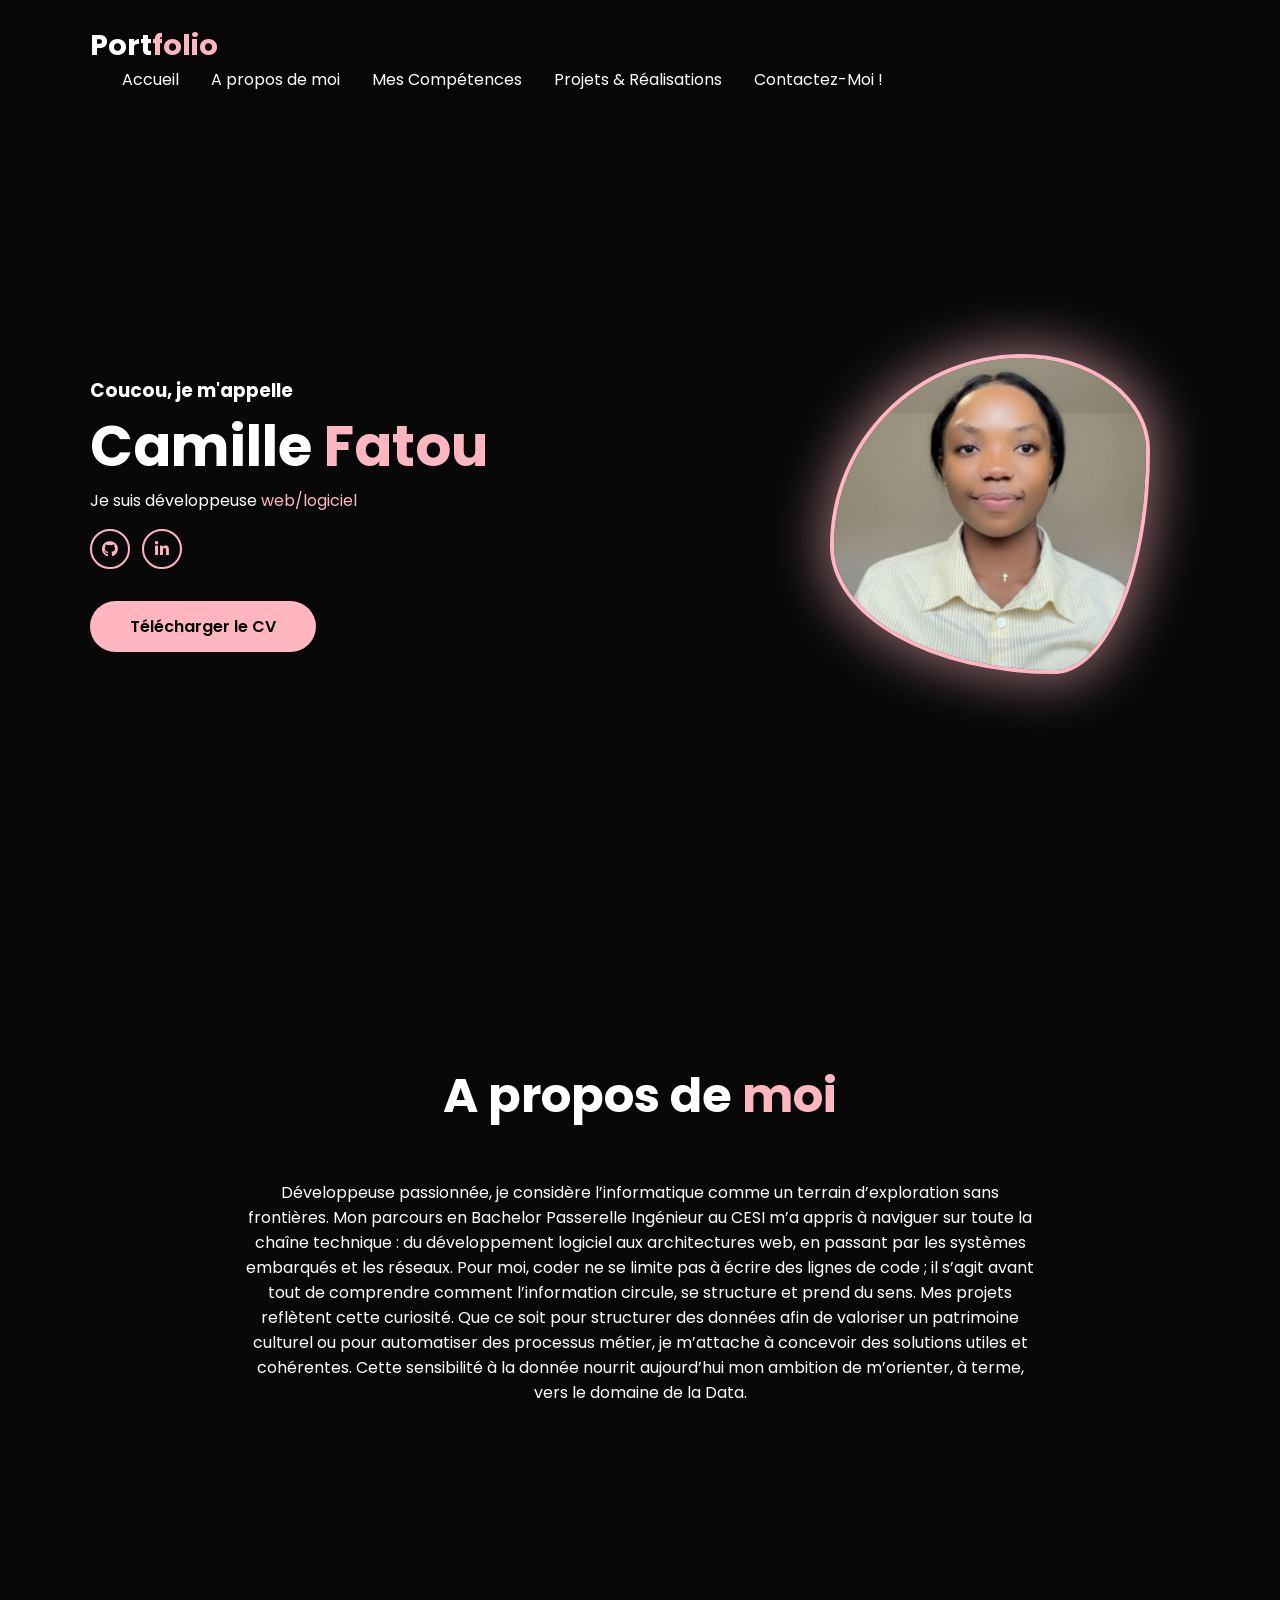
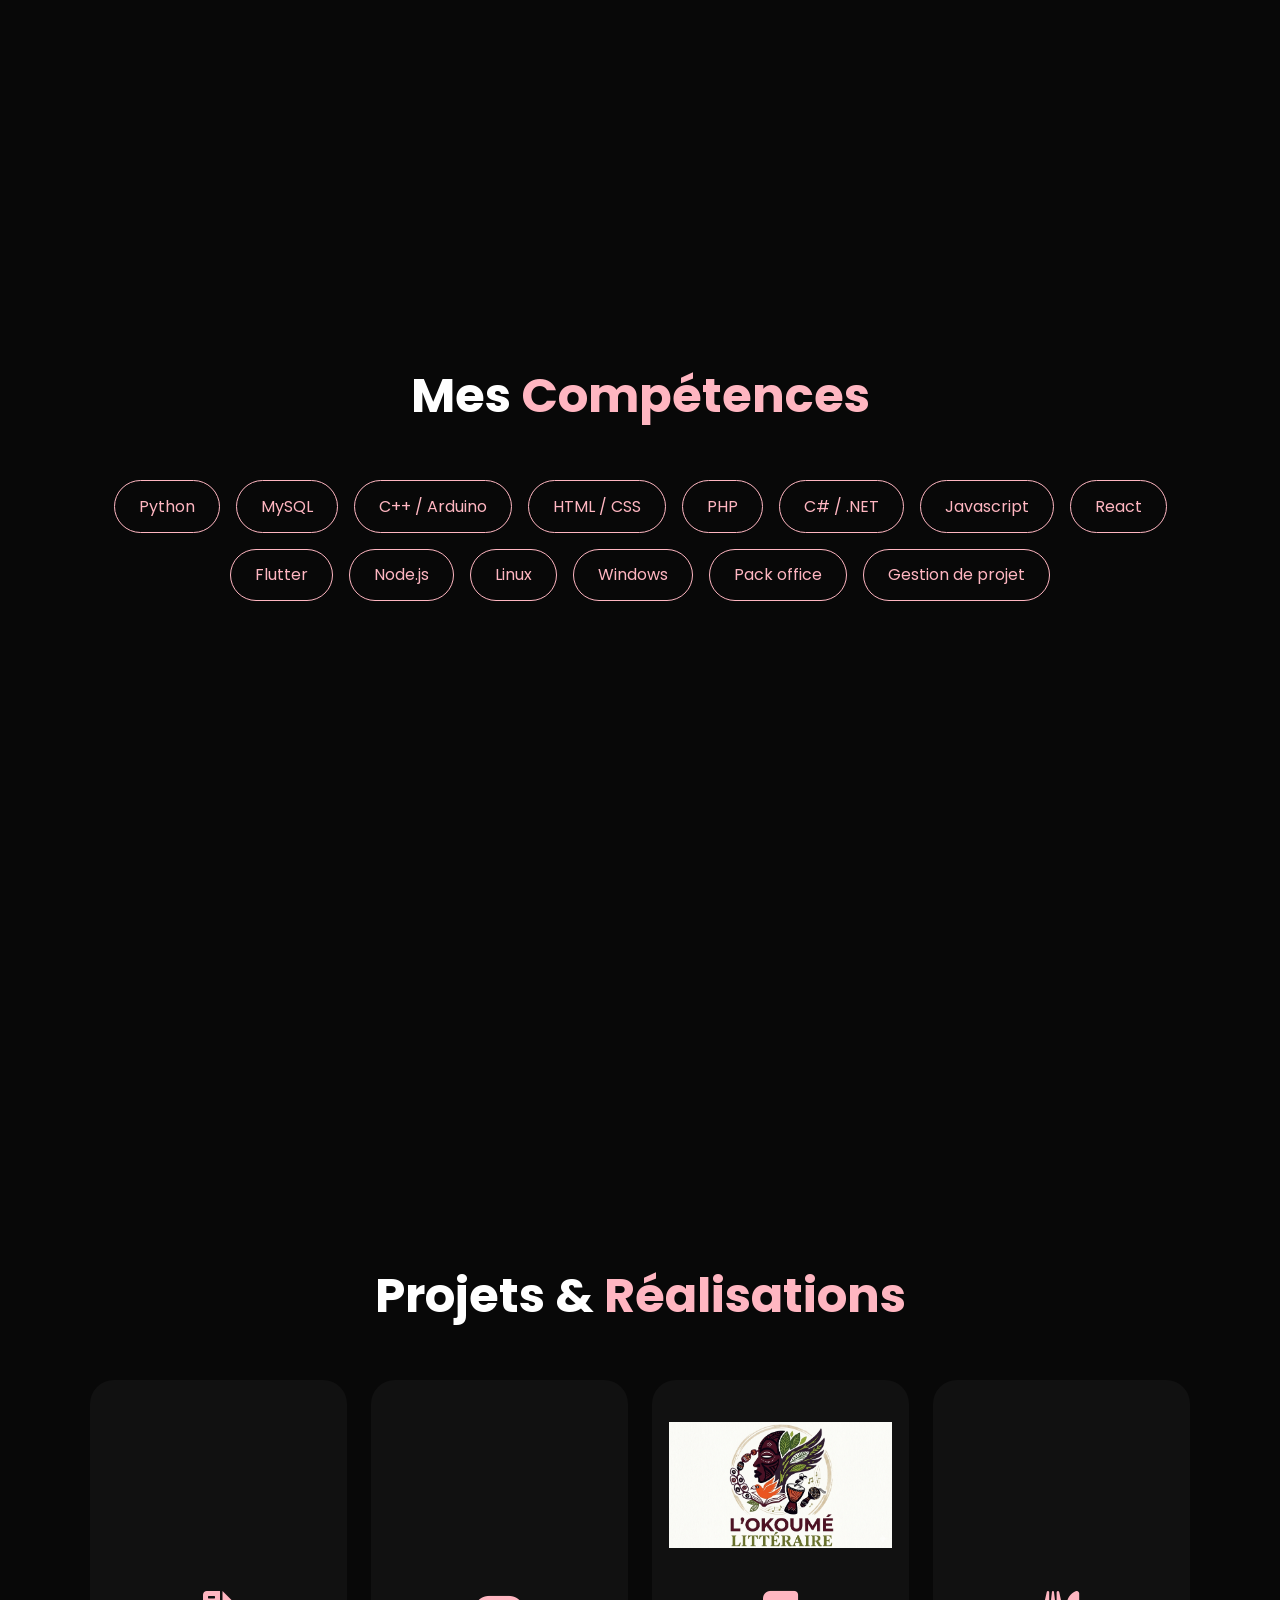
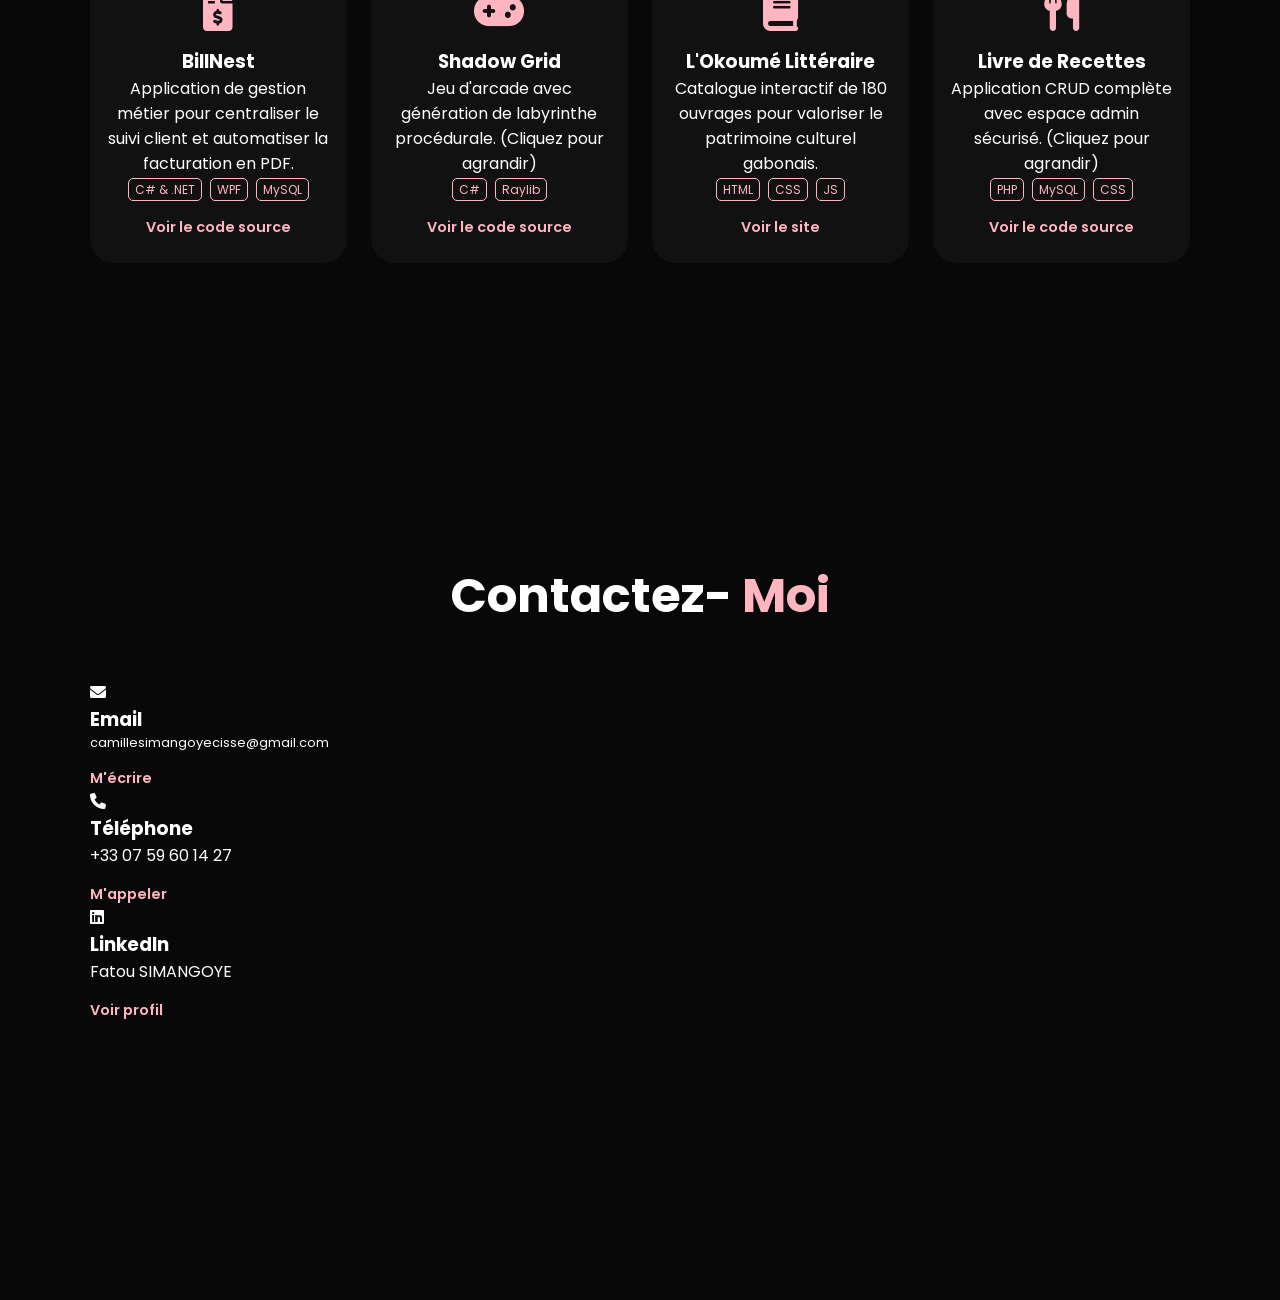
==== commit 93fd5a68: "Update index.html" ====
--- a/index.html
+++ b/index.html
@@ -35,7 +35,7 @@
                 <a href="https://www.linkedin.com/in/fatou-simangoye-40979734a" target="_blank"><i class="fa-brands fa-linkedin-in"></i></a>
             </div>
 
-            <a href="sta.pdf" download="sta.pdf" class="btn">Télécharger le CV</a>
+            <a href="Fatou_SIMANGOYECISSE_CV.pdf" download="Fatou_SIMANGOYECISSE_CV.pdf" class="btn">Télécharger le CV</a>
         </div>
 
         <div class="hero-img">
@@ -65,7 +65,12 @@
             <div class="skill-badge">PHP</div>
             <div class="skill-badge">C# / .NET</div>
             <div class="skill-badge">Javascript</div>
-            <div class="skill-badge">Pack office ( Excel, Word, PowerPoint)</div>
+             <div class="skill-badge">React</div>
+             <div class="skill-badge">Flutter</div>
+             <div class="skill-badge">Node.js</div>
+             <div class="skill-badge">Linux</div>
+             <div class="skill-badge">Windows</div>
+            <div class="skill-badge">Pack office </div>
             <div class="skill-badge">Gestion de projet</div>
         </div>
     </section>
